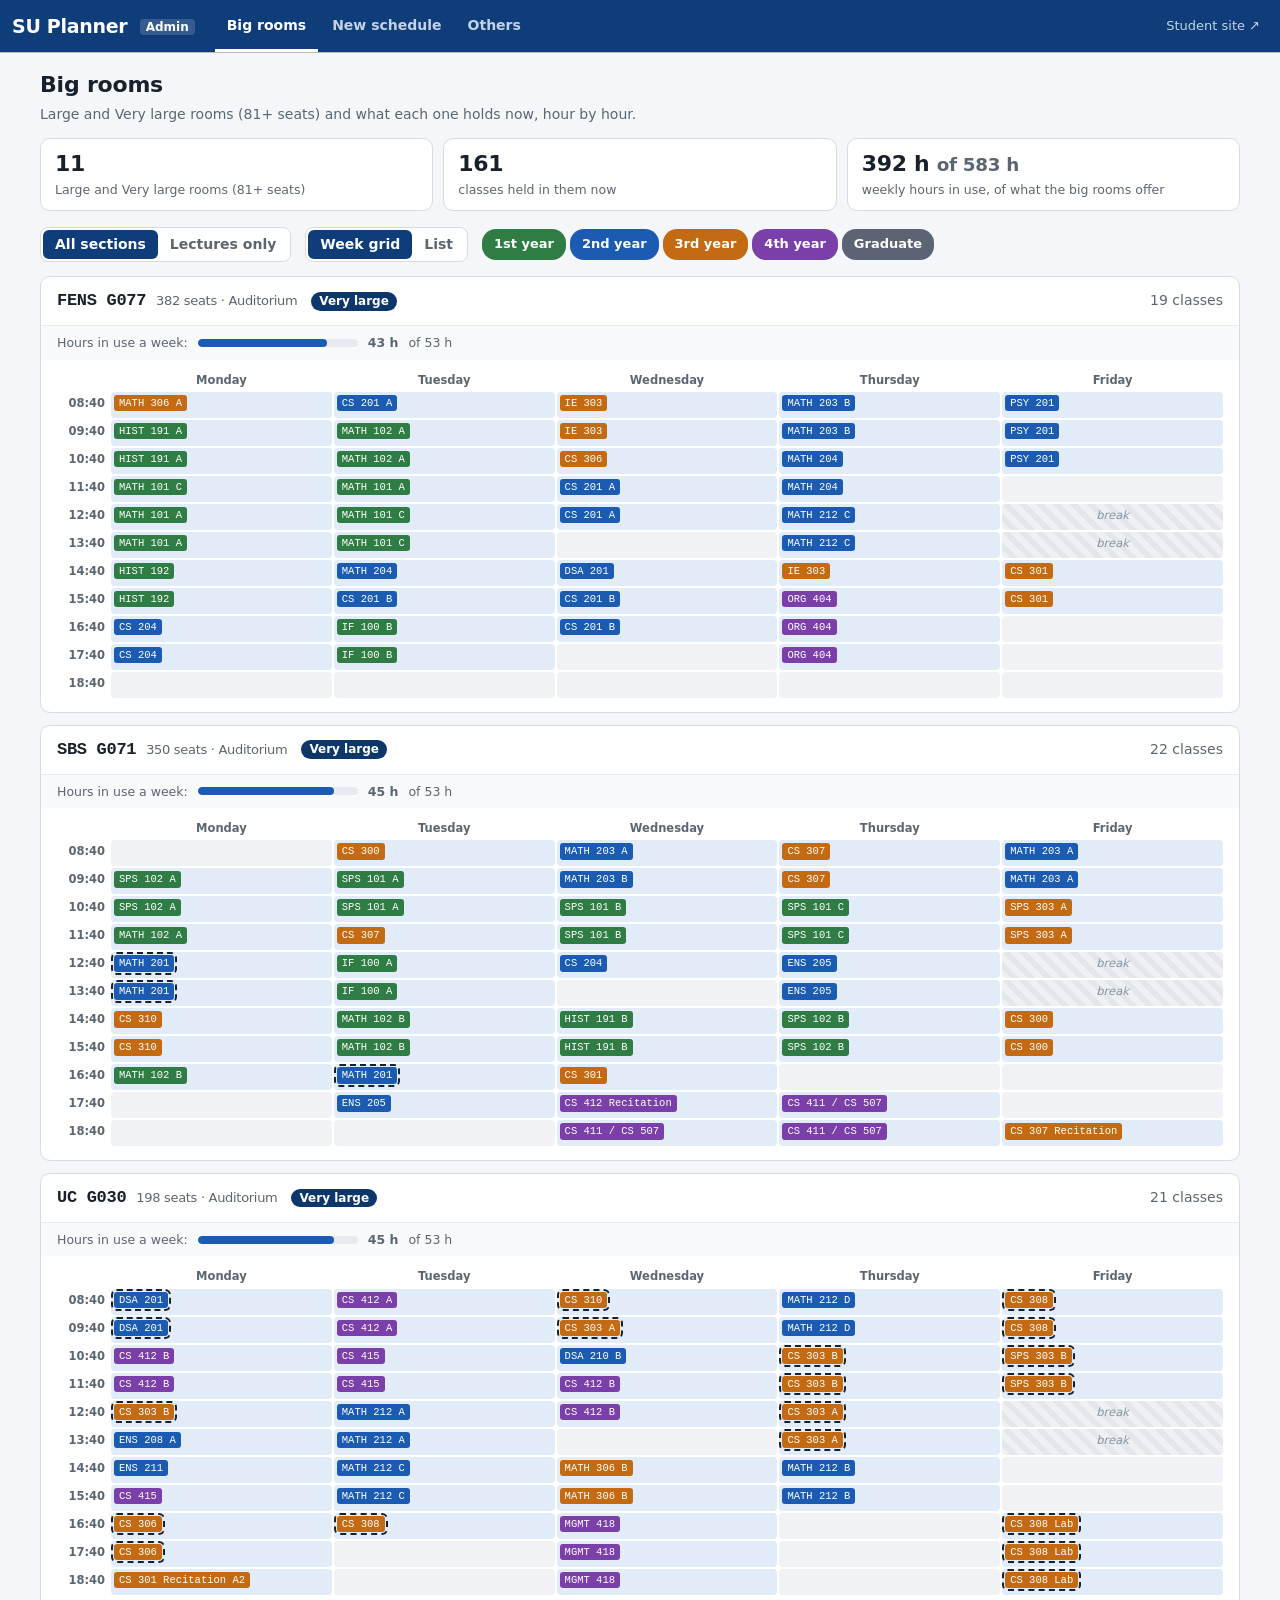
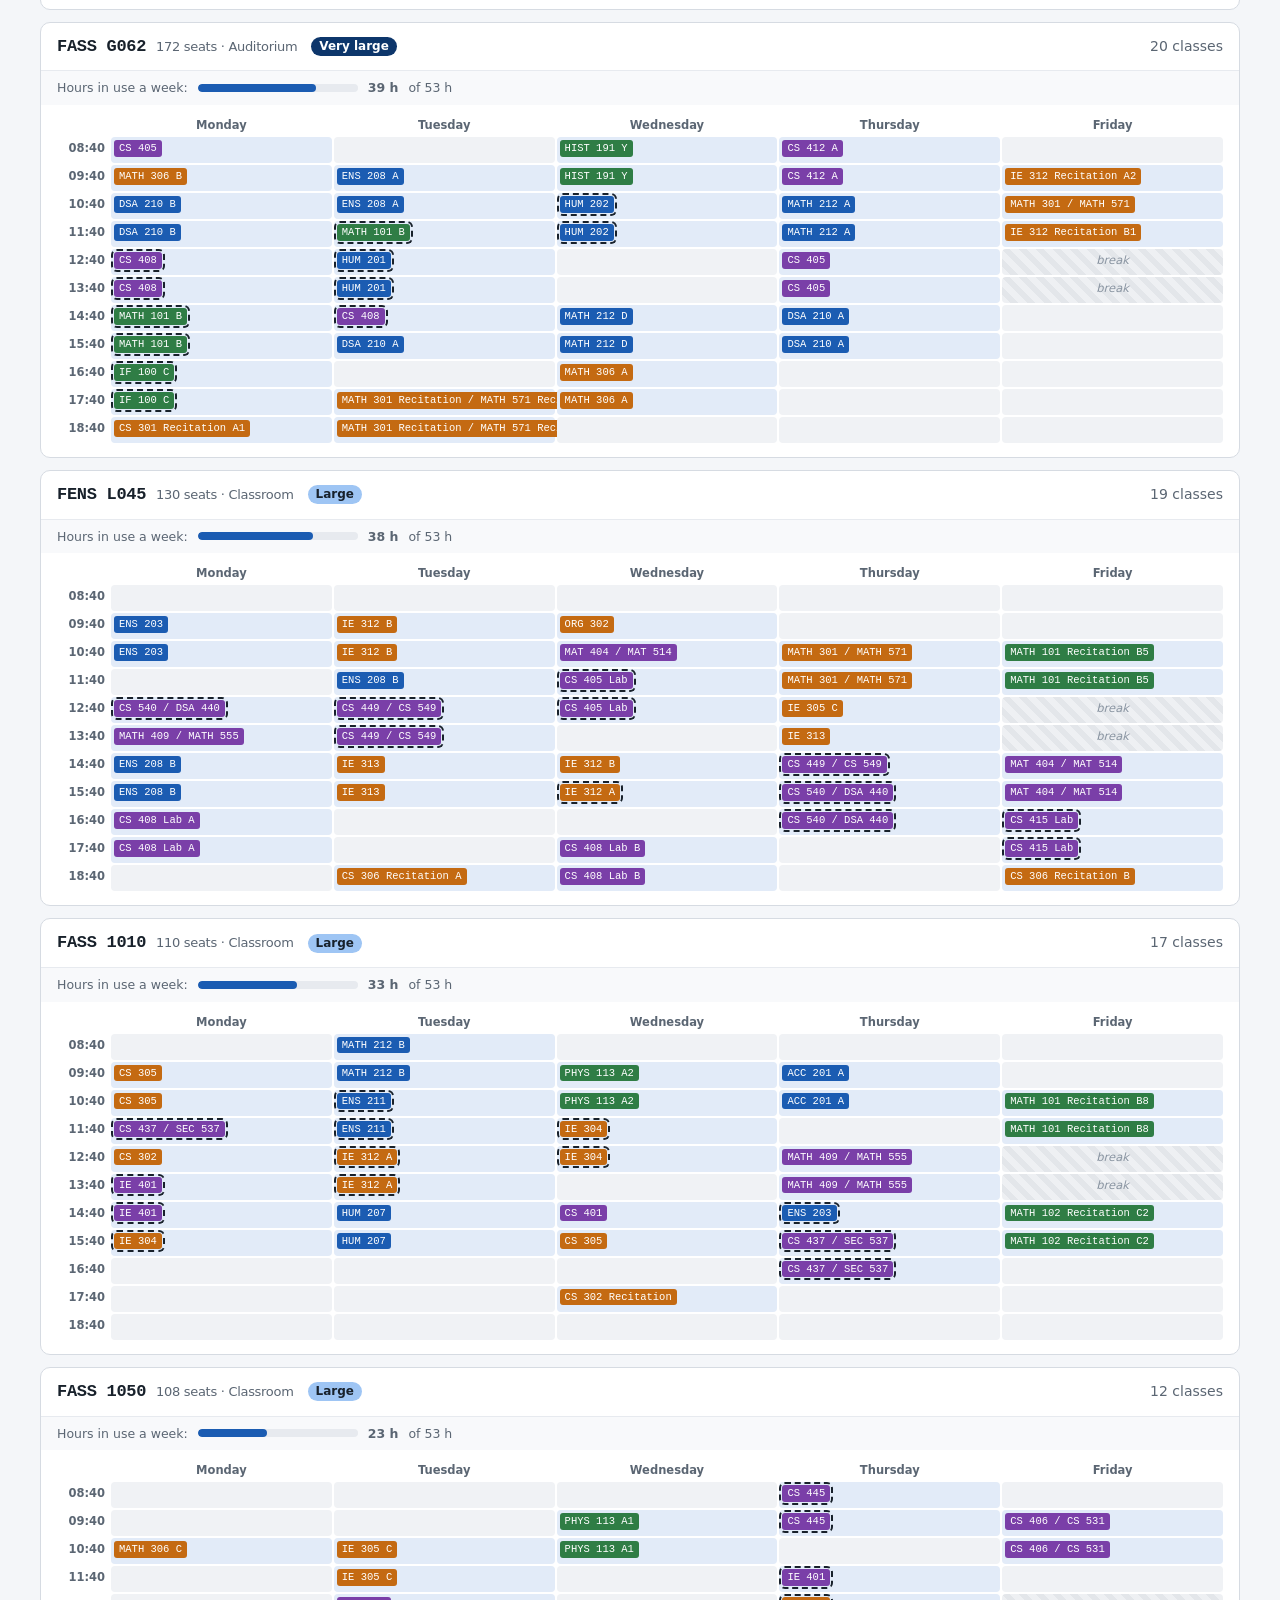
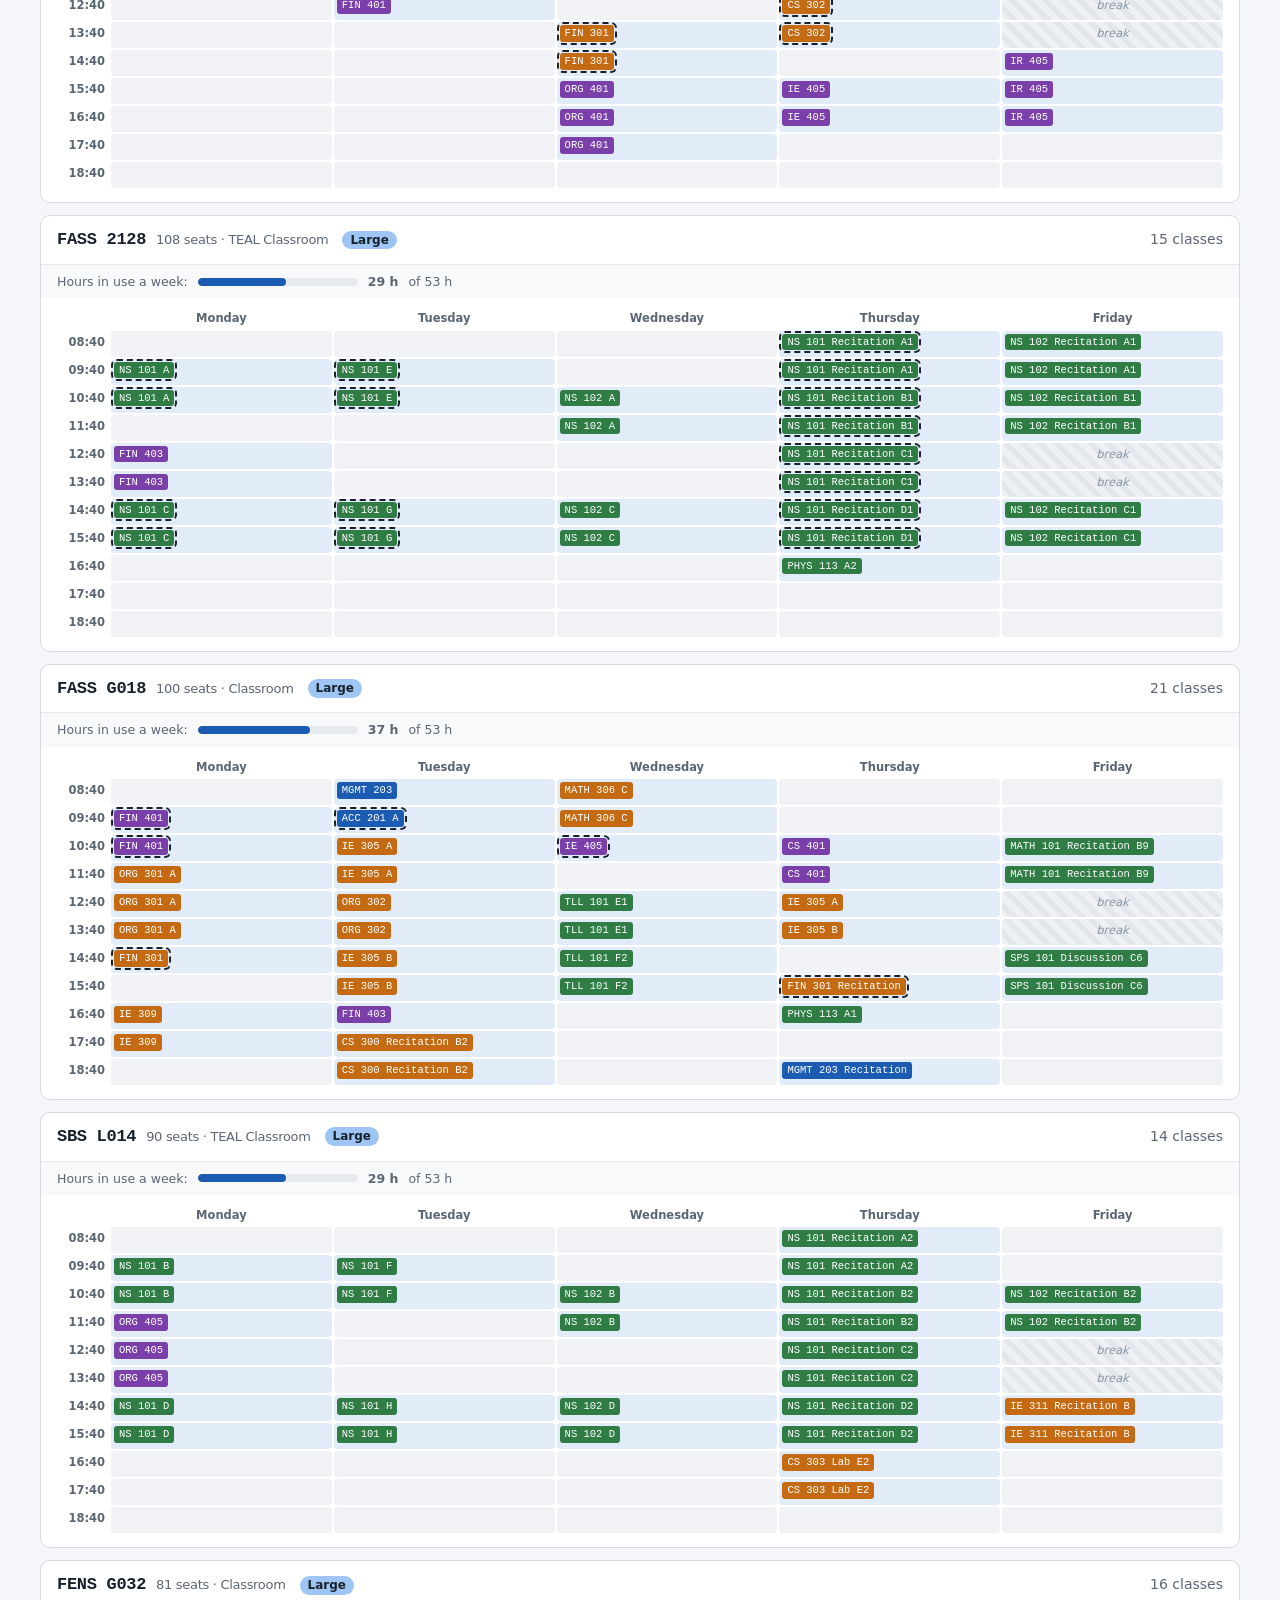
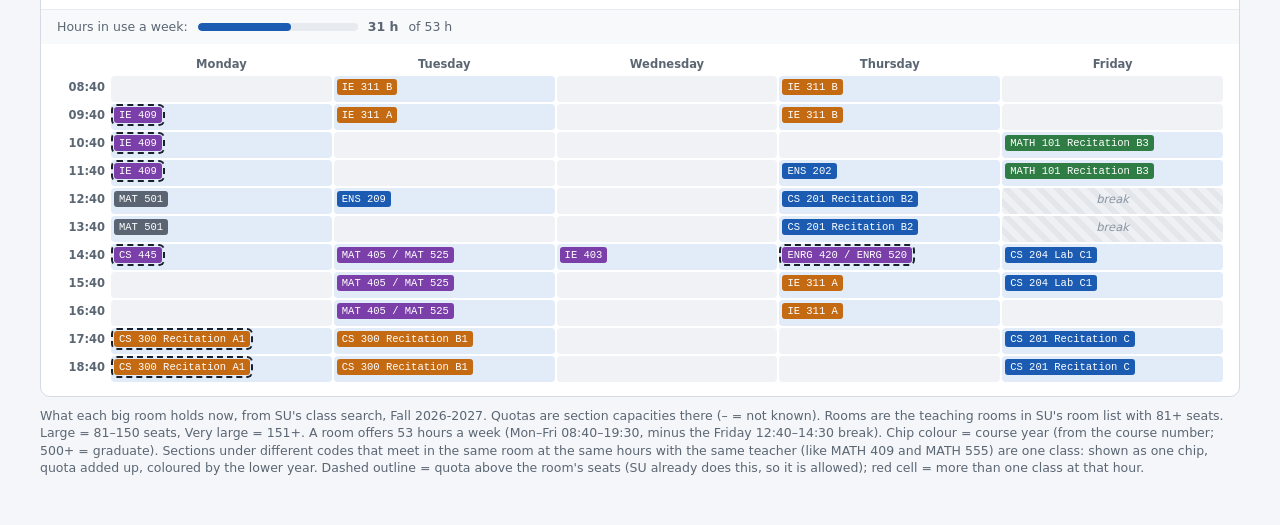
==== bigrooms.html @ 3e1d55de "Add New schedule tab: the model's timetable with rooms Week grid per teaching room (new hours, moved" ====
<!doctype html>
<html lang="en">
<head>
  <meta charset="utf-8">
  <meta name="viewport" content="width=device-width, initial-scale=1">
  <title>SU Planner Admin – Big rooms</title>
  <meta name="description" content="Sabancı University's Large and Very large rooms and what each one holds now.">
  <link rel="stylesheet" href="css/admin.css?v=202611161656">
  <link rel="stylesheet" href="css/bigrooms.css?v=202611161656">
</head>
<body>
  <header class="topbar">
    <h1 class="brand"><a href="bigrooms.html">SU<span class="bp"> Planner</span> <small>Admin</small></a></h1>
    <nav class="page-tabs" aria-label="Pages">
      <a href="bigrooms.html" aria-current="page"><span class="long">Big rooms</span><span class="short">Big rooms</span></a>
      <a href="newschedule.html"><span class="long">New schedule</span><span class="short">Schedule</span></a>
      <a href="others.html"><span class="long">Others</span><span class="short">Others</span></a>
    </nav>
    <a class="student-link" href="https://atamolla.github.io/su-planner/">Student site ↗</a>
  </header>

  <main>
    <section class="page-head">
      <h2>Big rooms</h2>
      <p>Large and Very large rooms (81+ seats) and what each one holds now, hour by hour.</p>
    </section>

    <div id="tiles" class="tiles"></div>

    <div class="controls">
      <div id="kind" class="seg" role="group" aria-label="Section types"></div>
      <div id="view" class="seg" role="group" aria-label="View"></div>
      <div id="years" class="years" role="group" aria-label="Show or hide course years"></div>
    </div>

    <div id="rooms"></div>

    <p class="note" id="foot"></p>
  </main>

  <script src="data/courses.js?v=202611161656"></script>
  <script src="data/requirements.js?v=202611161656"></script>
  <script src="data/rooms.js?v=202611161656"></script>
  <script src="data/quota.js?v=202611161656"></script>
  <script src="js/programs.js?v=202611161656"></script>
  <script src="js/shared.js?v=202611161656"></script>
  <script src="js/common.js?v=202611161656"></script>
  <script src="js/bigrooms.js?v=202611161656"></script>
</body>
</html>
---- css/admin.css ----
/* SU Planner Admin: shared look (top bar, page frame, controls, tables, chips, heatmaps).
   Colours follow SU Planner (css/style.css in the student site). */
:root {
  --top-h: 52px;
  --brand: #0f3d7a;
  --brand-hi: #1b5cb2;
  --bg: #f4f6f9;
  --card: #ffffff;
  --ink: #18212b;
  --muted: #5b6673;
  --faint: #8a95a2;
  --line: #d6dbe2;
  --line-soft: #e7eaef;
  --ok: #2f7d45;
  --ok-bg: #e4f3e8;
  --bad: #b8282f;
  --bad-bg: #fbe7e8;
  --warn: #8a5a00;
  --warn-bg: #fdf1d8;
  --add: #2f7d45;
  --del: #b8282f;
  /* sequential blue ramp, light -> dark (heatmaps) */
  --s0: #f0f2f5;
  --mono: ui-monospace, "Cascadia Mono", Consolas, "Courier New", monospace;
  /* role colours for program chips */
  --r-required: #0f3d7a;
  --r-requirement: #3d5f99;
  --r-core: #2f7d6d;
  --r-area: #7a5a12;
  --r-university: #6b5aa6;
  --r-faculty: #66707c;
  --r-free: #66707c;
}

* { box-sizing: border-box; }
html, body { margin: 0; }
body {
  min-height: 100vh;
  font: 14px/1.4 system-ui, "Segoe UI", Roboto, sans-serif;
  color: var(--ink);
  background: var(--bg);
}
button, select, input { font: inherit; color: inherit; }
[hidden] { display: none !important; }
a { color: var(--brand-hi); }
code, .code { font-family: var(--mono); font-size: 0.94em; }

/* ---------- Top bar ---------- */
.topbar {
  position: sticky; top: 0; z-index: 10;
  display: flex; align-items: center; gap: 6px;
  height: var(--top-h); padding: 0 12px;
  background: var(--brand); color: #fff;
  box-shadow: 0 1px 0 rgba(0, 0, 0, 0.25);
}
.brand { margin: 0; font-size: 19px; font-weight: 750; letter-spacing: -0.3px; white-space: nowrap; }
.brand a { color: inherit; text-decoration: none; }
.brand small { margin-left: 6px; padding: 1px 6px; border-radius: 4px; background: rgba(255, 255, 255, 0.16); font-size: 12px; font-weight: 650; letter-spacing: 0; vertical-align: 2px; }
.page-tabs { display: flex; align-self: stretch; gap: 2px; margin-left: 14px; overflow-x: auto; scrollbar-width: none; }
.page-tabs::-webkit-scrollbar { display: none; }
.page-tabs a {
  display: flex; align-items: center; padding: 3px 12px 0;
  border-bottom: 3px solid transparent;
  color: #c3d3e6; font-size: 14px; font-weight: 600; text-decoration: none; white-space: nowrap;
}
.page-tabs a:hover { background: rgba(255, 255, 255, 0.08); color: #fff; }
.page-tabs a[aria-current="page"] { border-bottom-color: #fff; color: #fff; }
.page-tabs a:focus-visible { outline: 2px solid #fff; outline-offset: -2px; }
.page-tabs .short { display: none; }
.student-link { margin-left: auto; padding: 6px 8px; border-radius: 6px; color: #c3d3e6; font-size: 13px; text-decoration: none; white-space: nowrap; }
.student-link:hover { background: rgba(255, 255, 255, 0.1); color: #fff; }

/* ---------- Page frame ---------- */
main { max-width: 1240px; margin: 0 auto; padding: 18px 20px 48px; }
.page-head h2 { margin: 0 0 4px; font-size: 22px; letter-spacing: -0.2px; }
.page-head p { margin: 0 0 14px; max-width: 78ch; color: var(--muted); }
h3 { margin: 22px 0 8px; font-size: 16px; }
.card { padding: 14px 16px; border: 1px solid var(--line); border-radius: 10px; background: var(--card); }
.card + .card { margin-top: 12px; }
.muted { color: var(--muted); }
.small { font-size: 12.5px; }
.note { margin: 10px 0 0; color: var(--muted); font-size: 12.5px; }

/* Controls row */
.controls { display: flex; flex-wrap: wrap; align-items: center; gap: 8px 14px; margin: 0 0 14px; }
.controls label { display: inline-flex; align-items: center; gap: 6px; color: var(--muted); font-size: 13px; }
.controls select, .controls input[type="search"] {
  min-width: 0; padding: 6px 8px; border: 1px solid var(--line); border-radius: 7px;
  background: var(--card); color: var(--ink);
}
.controls input[type="search"] { width: 240px; }
.controls select:focus-visible, .controls input:focus-visible, .seg button:focus-visible { outline: 2px solid var(--brand-hi); outline-offset: 1px; }
.check { cursor: pointer; }
.seg { display: inline-flex; padding: 2px; border: 1px solid var(--line); border-radius: 8px; background: var(--card); }
.seg button {
  padding: 5px 12px; border: 0; border-radius: 6px; background: none;
  color: var(--muted); font-weight: 600; cursor: pointer; white-space: nowrap;
}
.seg button[aria-pressed="true"] { background: var(--brand); color: #fff; }
.count { color: var(--muted); font-size: 13px; }

/* Stat tiles */
.tiles { display: grid; grid-template-columns: repeat(auto-fit, minmax(170px, 1fr)); gap: 10px; margin: 0 0 16px; }
.tile { padding: 10px 14px; border: 1px solid var(--line); border-radius: 10px; background: var(--card); }
.tile b { display: block; font-size: 22px; letter-spacing: -0.3px; }
.tile span { color: var(--muted); font-size: 12.5px; }

/* Badges */
.badge { display: inline-block; padding: 1px 7px; border-radius: 10px; font-size: 12px; font-weight: 650; white-space: nowrap; }
.badge.ok { background: var(--ok-bg); color: var(--ok); }
.badge.bad { background: var(--bad-bg); color: var(--bad); }
.badge.warn { background: var(--warn-bg); color: var(--warn); }
.badge.now { background: #e2ebf8; color: var(--brand); }
.badge.plain { background: #eceff3; color: var(--muted); }

/* Program chips coloured by role */
.chips { display: flex; flex-wrap: wrap; gap: 3px; }
.chip {
  display: inline-block; padding: 0 6px; border: 1px solid currentColor; border-radius: 4px;
  font-size: 11.5px; font-weight: 650; line-height: 17px; white-space: nowrap;
}
.chip.required { color: #fff; background: var(--r-required); border-color: var(--r-required); }
.chip.requirement { color: var(--r-requirement); }
.chip.core { color: var(--r-core); }
.chip.area { color: var(--r-area); }
.chip.university { color: var(--r-university); }
.chip.faculty, .chip.free { color: var(--r-free); border-style: dashed; }

/* Tables */
.table-wrap { overflow-x: auto; border: 1px solid var(--line); border-radius: 10px; background: var(--card); }
table.data { width: 100%; border-collapse: collapse; }
table.data th, table.data td { padding: 7px 10px; border-bottom: 1px solid var(--line-soft); text-align: left; vertical-align: top; }
table.data th { position: sticky; top: 0; background: #f8f9fb; color: var(--muted); font-size: 12.5px; font-weight: 650; white-space: nowrap; }
table.data th button { padding: 0; border: 0; background: none; color: inherit; font-weight: inherit; cursor: pointer; }
table.data th button:hover { color: var(--ink); }
table.data tbody tr:last-child td { border-bottom: 0; }
table.data td.num, table.data th.num { text-align: right; font-variant-numeric: tabular-nums; }
.nowrap { white-space: nowrap; }

/* Heatmap cells (sequential, one hue light -> dark) */
.heat { border-collapse: separate; border-spacing: 2px; font-size: 12px; }
.heat th { padding: 2px 4px; color: var(--muted); font-weight: 600; white-space: nowrap; }
.heat td { min-width: 30px; height: 26px; padding: 0 2px; border-radius: 4px; text-align: center; font-variant-numeric: tabular-nums; cursor: default; }
.heat td.zero { background: var(--s0); color: var(--faint); }
.heat td:hover { outline: 2px solid var(--ink); outline-offset: -1px; }
.legend-ramp { display: inline-flex; align-items: center; gap: 6px; color: var(--muted); font-size: 12px; }
.legend-ramp i { display: inline-block; width: 18px; height: 12px; border-radius: 3px; }

/* Tooltip */
.tip {
  position: fixed; z-index: 50; max-width: 320px; padding: 7px 10px; border-radius: 7px;
  background: #18212b; color: #fff; font-size: 12.5px; line-height: 1.35; pointer-events: none;
  box-shadow: 0 4px 14px rgba(0, 0, 0, 0.2);
}
.tip b { font-weight: 650; }

/* Lists of changes */
.diff { margin: 4px 0 0; padding: 0; list-style: none; }
.diff li { padding: 2px 0; }
.diff .add::before { content: "+ "; color: var(--add); font-weight: 750; }
.diff .del::before { content: "− "; color: var(--del); font-weight: 750; }
.diff .chg::before { content: "~ "; color: var(--warn); font-weight: 750; }

details.fold summary { cursor: pointer; color: var(--muted); }
details.fold[open] summary { margin-bottom: 4px; }

.empty { padding: 26px; color: var(--muted); text-align: center; }

/* ---------- Medium screens: five tabs need the short names ---------- */
@media (max-width: 1060px) {
  .page-tabs .long { display: none; }
  .page-tabs .short { display: inline; }
}

/* ---------- Phones ---------- */
@media (max-width: 760px) {
  main { padding: 14px 12px 40px; }
  .topbar { padding: 0 8px; gap: 2px; }
  .brand { font-size: 17px; }
  .brand .bp, .student-link { display: none; }
  .brand small { margin-left: 4px; font-size: 11px; }
  .page-tabs { margin-left: 4px; }
  .page-tabs a { padding: 3px 7px 0; font-size: 13.5px; }
  .page-tabs .long { display: none; }
  .page-tabs .short { display: inline; }
  .controls { gap: 8px; }
  .controls input[type="search"] { width: 100%; }
  .controls label { flex-wrap: wrap; }
  .page-head h2 { font-size: 19px; }
}
@media (max-width: 420px) {
  .page-tabs a { padding: 3px 5px 0; font-size: 13px; }
}
@media print {
  .topbar, .controls { display: none; }
  body { background: #fff; }
}

/* Second row of tabs on the pages under "Others" */
.sub-tabs { display: flex; flex-wrap: wrap; align-items: center; gap: 4px 6px; max-width: 1240px; margin: 0 auto; padding: 10px 20px 0; font-size: 13.5px; }
.sub-tabs span { color: var(--muted); font-weight: 600; margin-right: 2px; }
.sub-tabs a { padding: 3px 10px; border-radius: 14px; background: var(--s0); color: var(--ink); text-decoration: none; }
.sub-tabs a:hover { background: #e2ebf8; }
.sub-tabs a[aria-current="page"] { background: var(--brand); color: #fff; }
@media (max-width: 760px) { .sub-tabs { padding: 8px 12px 0; } }
@media print { .sub-tabs { display: none; } }

/* Others page: links to the older views */
.others { display: grid; grid-template-columns: repeat(auto-fill, minmax(260px, 1fr)); gap: 12px; margin-top: 8px; }
.card.other { display: flex; flex-direction: column; gap: 4px; padding: 14px 16px; color: var(--ink); text-decoration: none; }
.card.other b { color: var(--brand-hi); font-size: 16px; }
.card.other span { color: var(--muted); font-size: 13.5px; }
.card.other:hover { border-color: var(--brand-hi); }
.others .card + .card { margin-top: 0; }
---- css/bigrooms.css ----
/* Big rooms page */
.br-card { margin-top: 12px; padding: 0; overflow: hidden; }
.br-head {
  display: flex; flex-wrap: wrap; align-items: center; gap: 6px 14px;
  padding: 12px 16px; border-bottom: 1px solid var(--line-soft);
}
.br-name { margin: 0; font-size: 17px; font-family: var(--mono); letter-spacing: -0.3px; }
.br-name small { font-family: system-ui, "Segoe UI", Roboto, sans-serif; font-size: 13px; font-weight: 500; color: var(--muted); }
.br-range { padding: 3px 10px; border-radius: 14px; background: #e2ebf8; color: var(--brand); font-weight: 700; white-space: nowrap; }
.br-cat { padding: 1px 8px; border-radius: 10px; font-size: 12px; font-weight: 700; white-space: nowrap; }
.br-cat.vl { background: #0d366b; color: #fff; }
.br-cat.l { background: #9ec5f4; color: #18212b; }
.br-count { margin-left: auto; color: var(--muted); white-space: nowrap; }

.br-hours { display: flex; flex-wrap: wrap; align-items: center; gap: 4px 10px; padding: 8px 16px; background: #f8f9fb; font-size: 12.5px; color: var(--muted); }
.meter { position: relative; width: 160px; height: 8px; border-radius: 4px; background: var(--line-soft); overflow: hidden; }
.meter i { position: absolute; inset: 0 auto 0 0; border-radius: 4px; background: var(--brand-hi); }
.meter.over i { background: var(--bad); }
.br-hours b.bad { color: var(--bad); }

.br-card table.data { font-size: 13px; }
.br-card table.data th { top: auto; }
.br-card .cname { color: var(--muted); }
.br-card td.here { color: var(--ok); font-weight: 650; }
.br-empty { padding: 12px 16px; color: var(--faint); }

@media (max-width: 760px) {
  .br-head { padding: 10px 12px; }
  .br-count { margin-left: 0; }
  .br-card .c-name, .br-card .c-time { display: none; }
}
.tile b.bad-n { color: var(--bad); }

/* Week grid: Mon–Fri × 08:40–18:40 */
.wk { display: grid; grid-template-columns: 52px repeat(5, minmax(110px, 1fr)); gap: 2px; padding: 10px 16px 14px; overflow-x: auto; font-size: 11.5px; }
.wk-h { padding: 2px 4px; color: var(--muted); font-weight: 700; text-align: center; }
.wk-t { padding: 3px 4px 0 0; color: var(--muted); text-align: right; font-variant-numeric: tabular-nums; font-weight: 600; }
.wk-c { position: relative; display: flex; flex-wrap: wrap; align-content: flex-start; gap: 2px; min-height: 26px; padding: 3px; border-radius: 4px; background: var(--s0); }
.wk-c:hover { outline: 2px solid var(--ink); outline-offset: -1px; }
.wk-c.some { background: #e2ebf8; }
.wk-c.full { background: #fdf1d8; }
.wk-c.over { background: var(--bad-bg); box-shadow: inset 0 0 0 1px var(--bad); }
.wk-c.brk { background: repeating-linear-gradient(45deg, #eef0f3 0 6px, #e3e6ea 6px 12px); }
.wk-brk { color: var(--faint); font-style: italic; margin: auto; }
.wk-chip { padding: 1px 5px; border-radius: 3px; background: var(--brand); color: #fff; font-family: var(--mono); font-size: 10.5px; white-space: nowrap; }
.wk-over { margin-left: auto; color: var(--bad); font-weight: 800; }
@media (max-width: 760px) { .wk { padding: 8px 8px 12px; grid-template-columns: 44px repeat(5, minmax(96px, 1fr)); } }

/* Course years: colours and show/hide buttons */
.wk-chip.y1, .yr-dot.y1 { background: #2f7d45; }
.wk-chip.y2, .yr-dot.y2 { background: #1b5cb2; }
.wk-chip.y3, .yr-dot.y3 { background: #c46a12; }
.wk-chip.y4, .yr-dot.y4 { background: #7a3fa8; }
.wk-chip.yg, .yr-dot.yg { background: #5b6472; }
.wk-chip.oq { outline: 2px dashed #18212b; outline-offset: 1px; }
.badge.over-seats { background: #eef0f3; color: var(--muted); }
.yr-dot { display: inline-block; width: 9px; height: 9px; margin-right: 6px; border-radius: 50%; vertical-align: 1px; }
.years { display: inline-flex; flex-wrap: wrap; gap: 4px; }
.yr { padding: 4px 10px; border: 2px solid transparent; border-radius: 14px; color: #fff; font: inherit; font-size: 13px; font-weight: 650; cursor: pointer; }
.yr.y1 { background: #2f7d45; } .yr.y2 { background: #1b5cb2; } .yr.y3 { background: #c46a12; } .yr.y4 { background: #7a3fa8; } .yr.yg { background: #5b6472; }
.yr[aria-pressed="false"] { background: var(--card); color: var(--faint); border-color: var(--line); text-decoration: line-through; }
.yr:focus-visible { outline: 2px solid var(--brand-hi); outline-offset: 1px; }
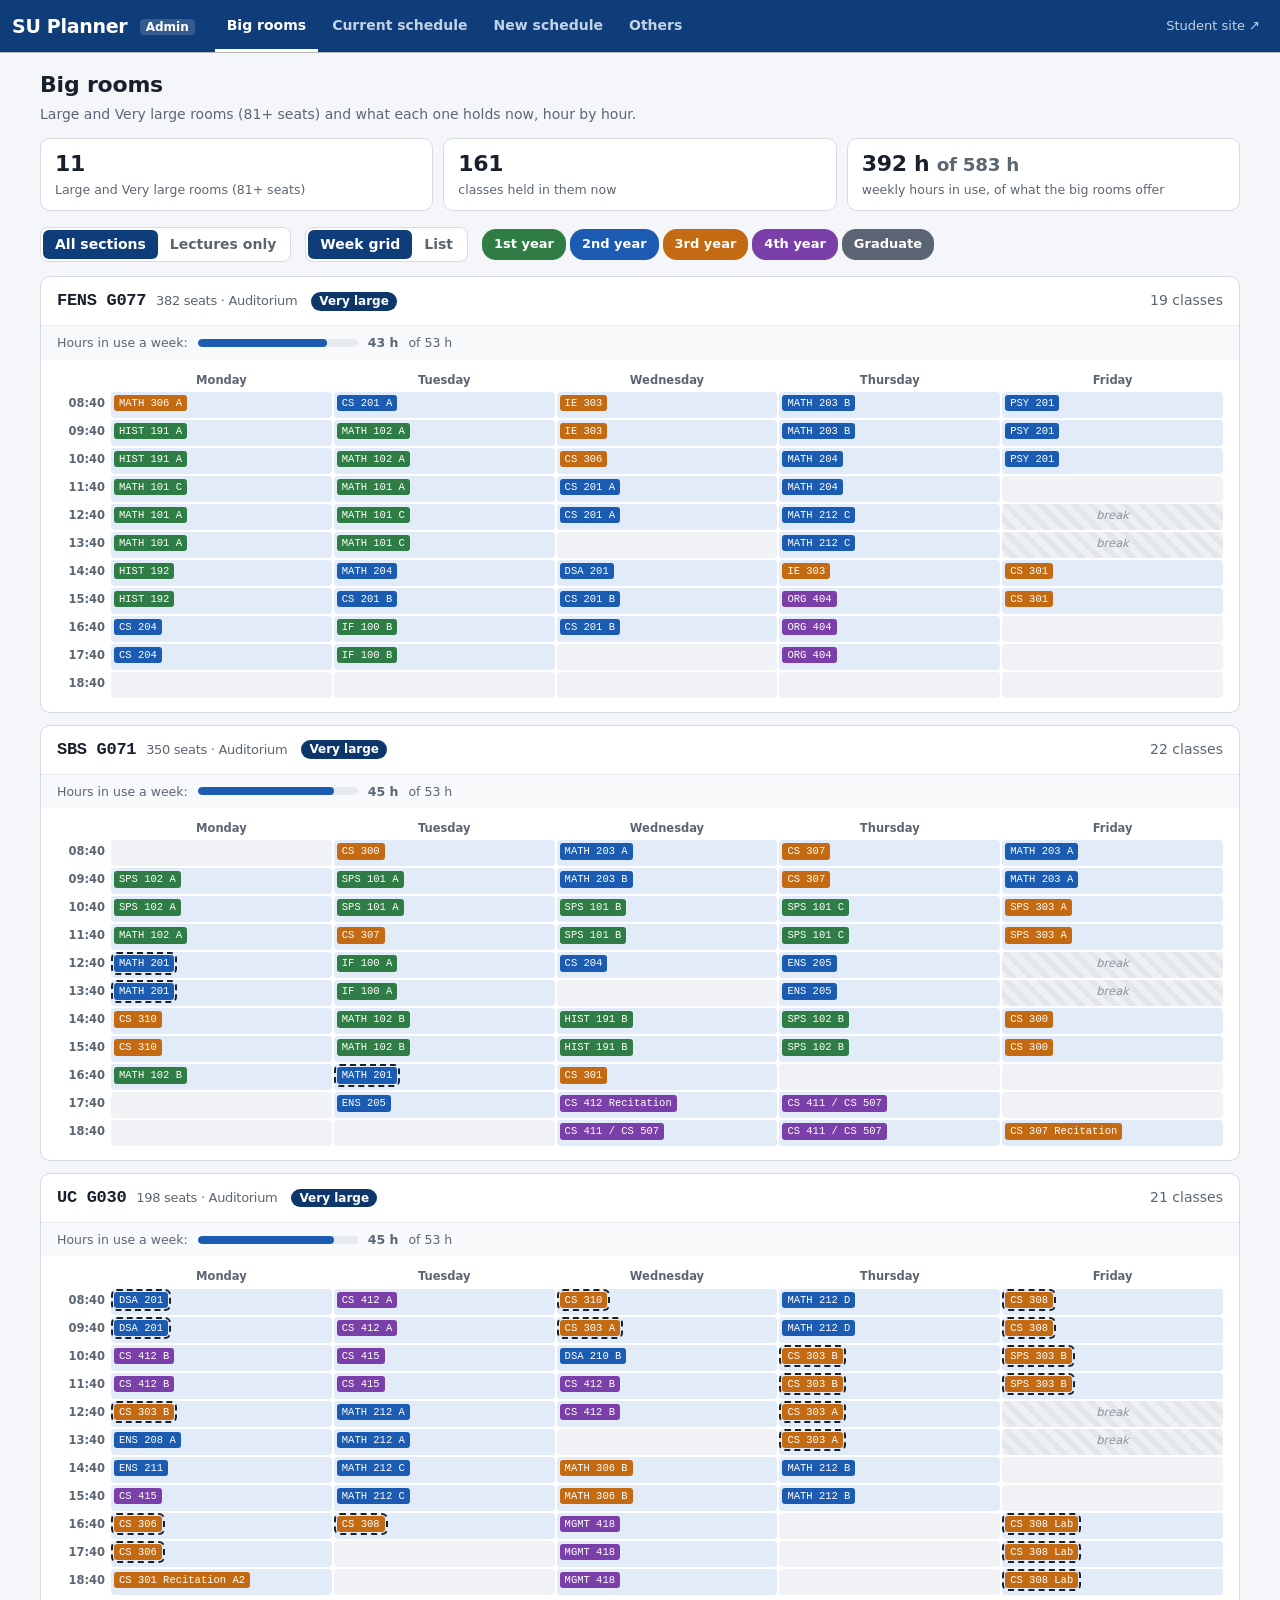
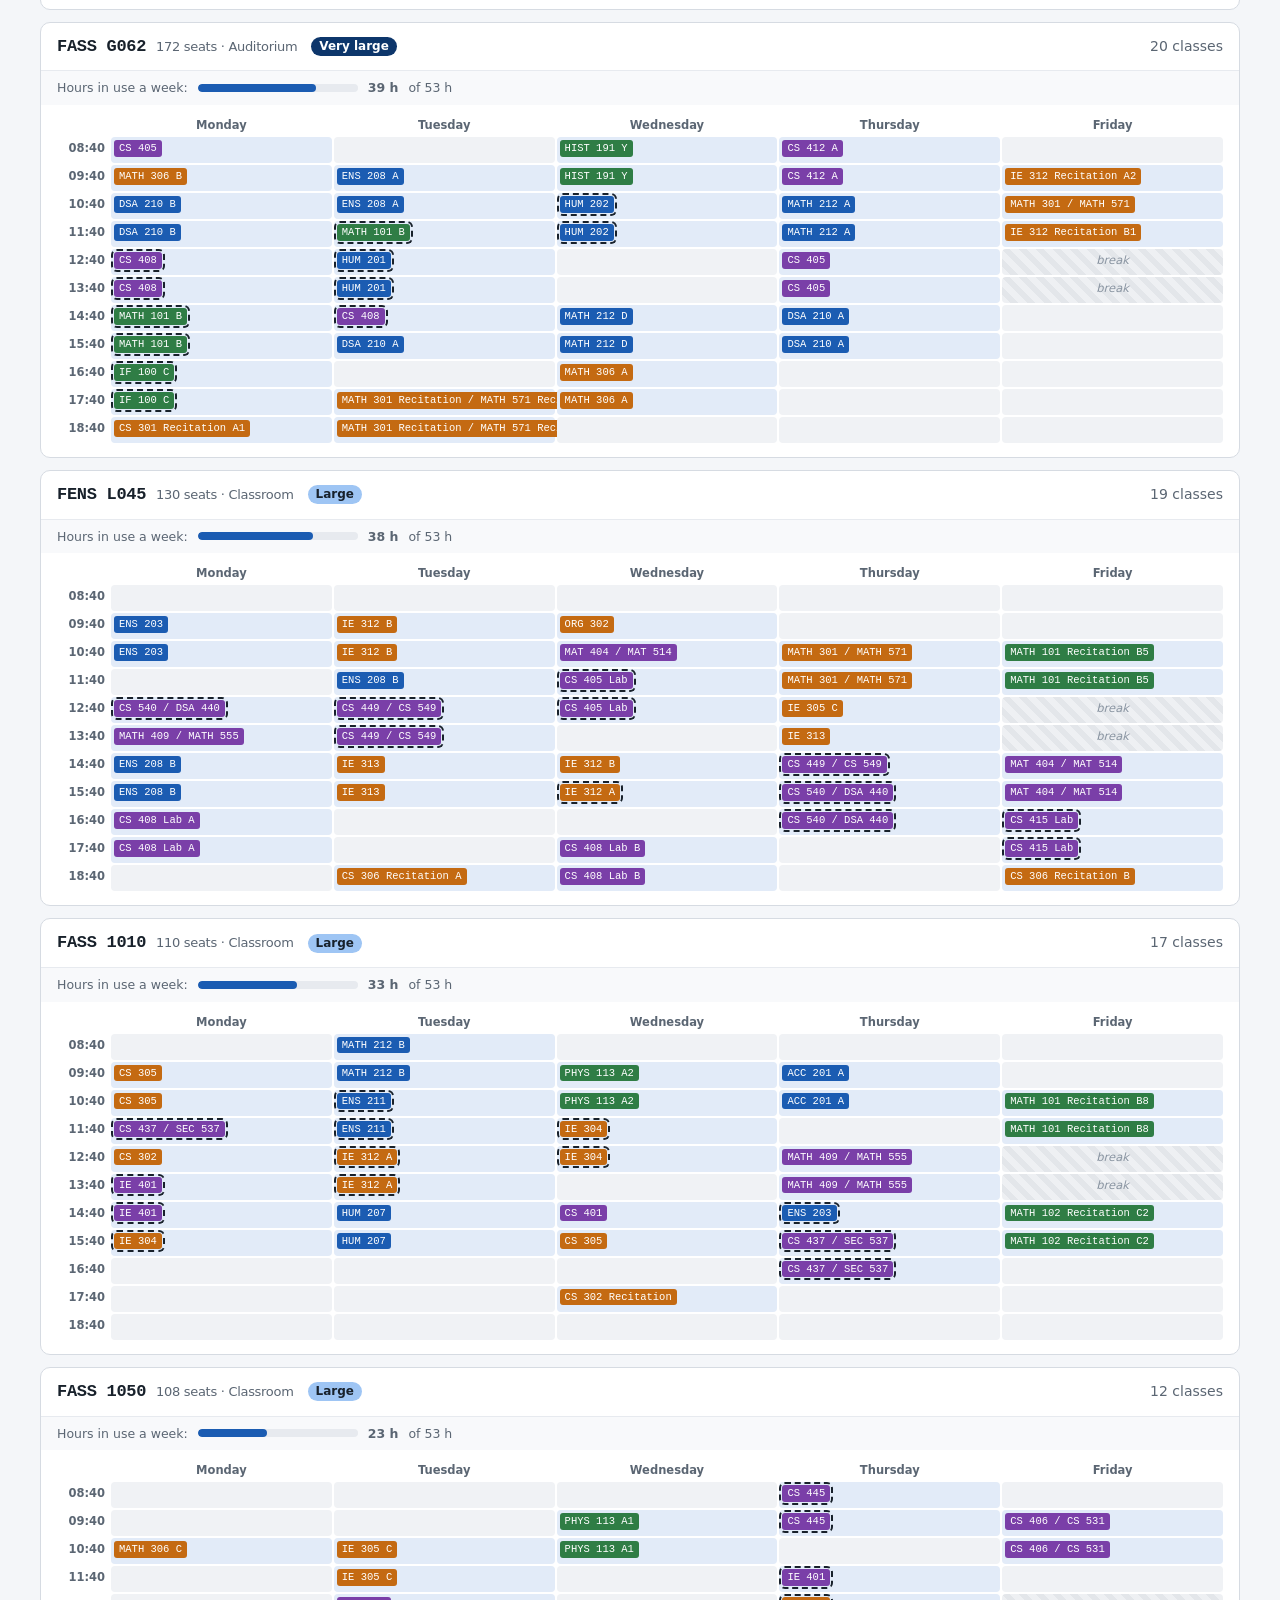
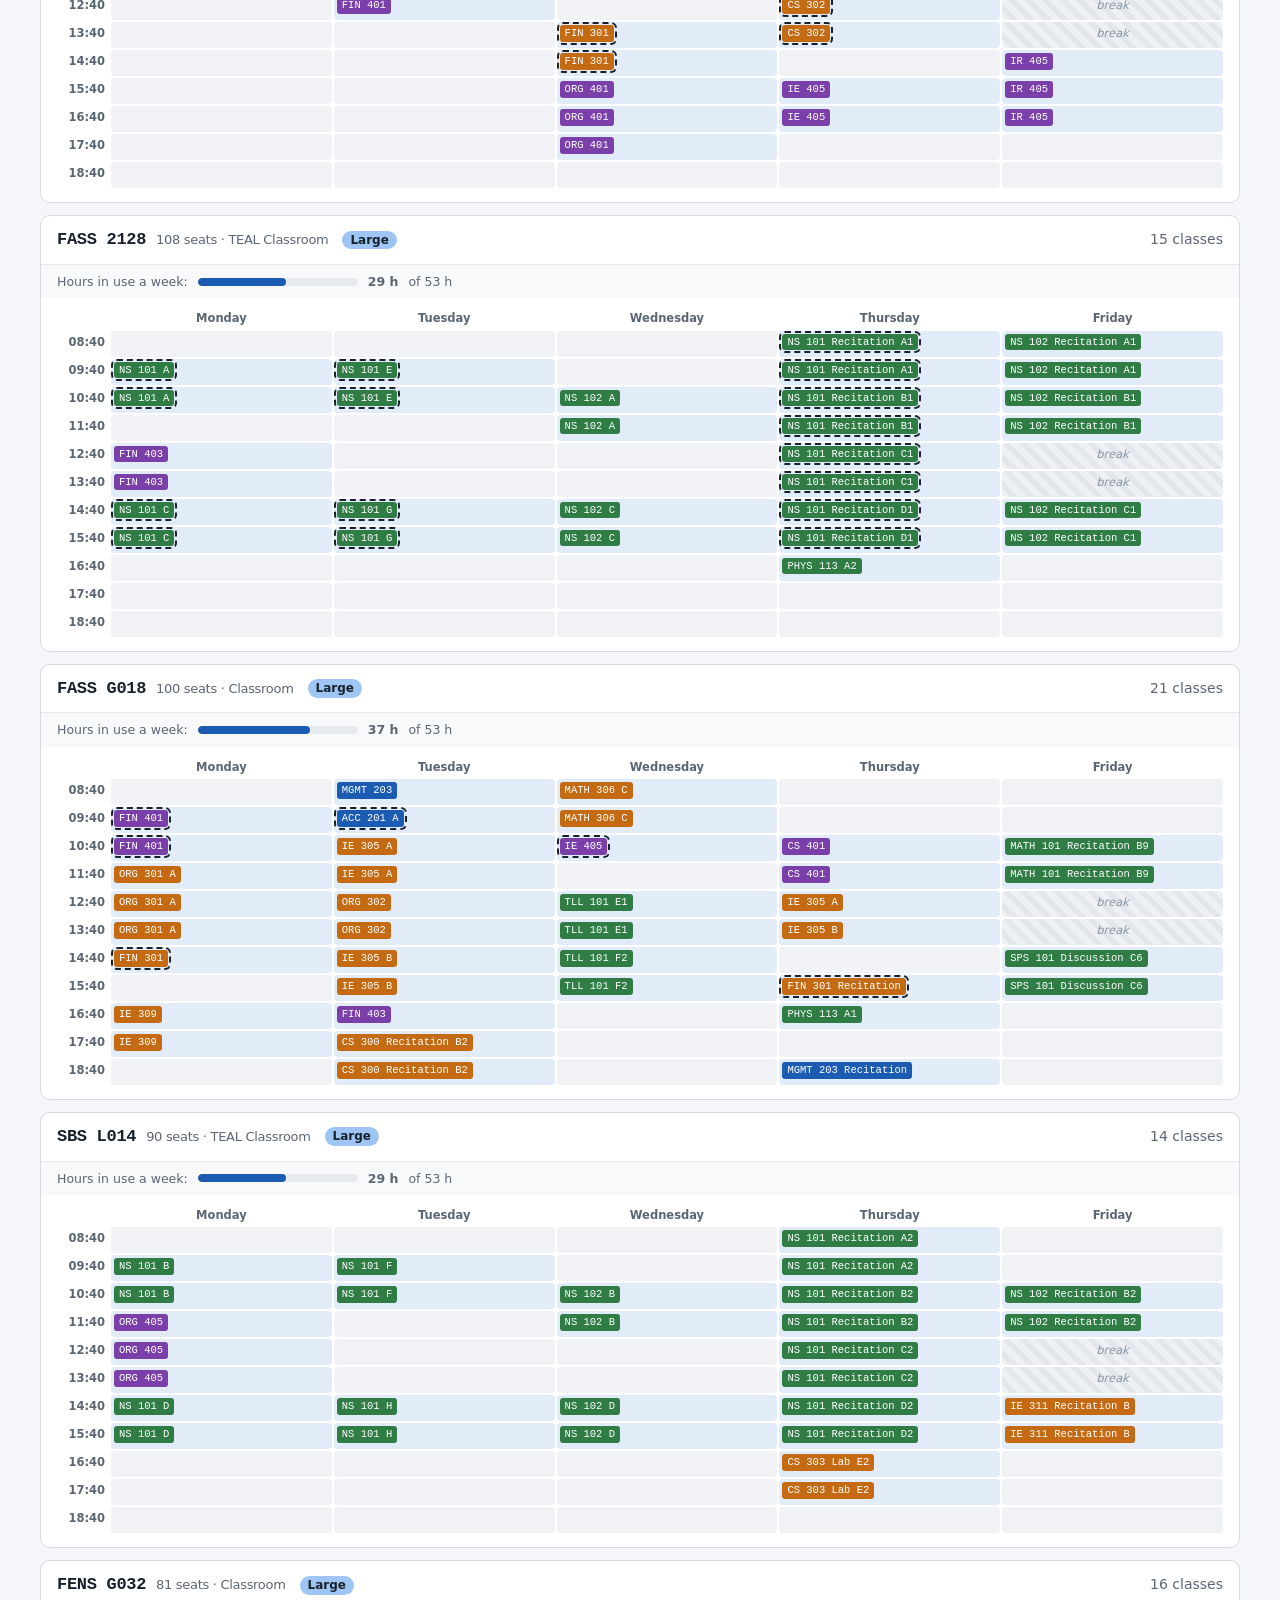
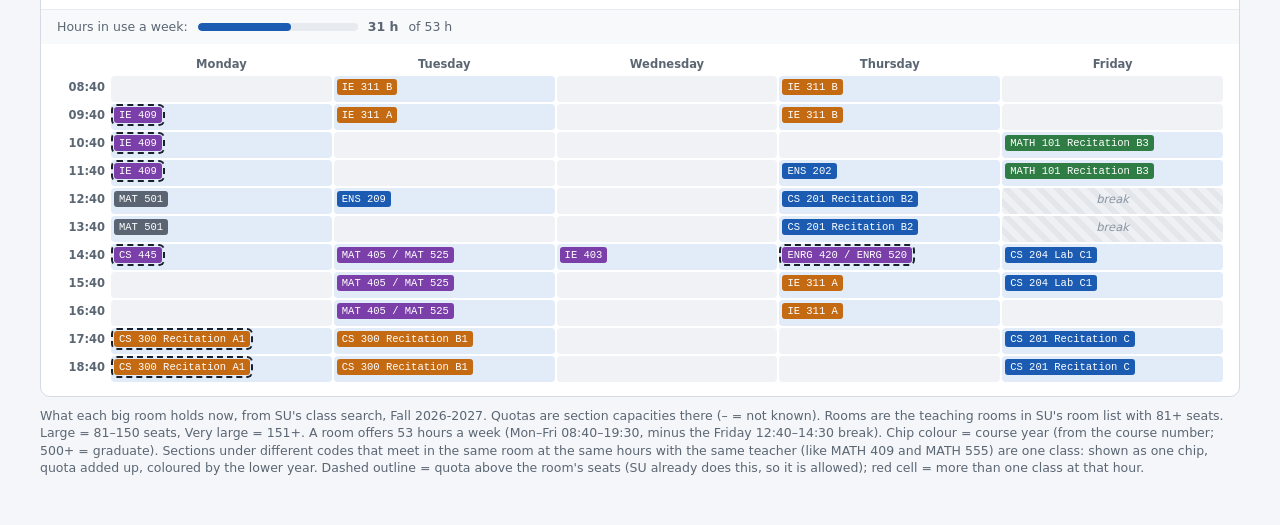
==== commit e350ddba: "Add Current schedule tab: SU's timetable room by room, to compare with the new schedule" ====
--- a/bigrooms.html
+++ b/bigrooms.html
@@ -5,15 +5,16 @@
   <meta name="viewport" content="width=device-width, initial-scale=1">
   <title>SU Planner Admin – Big rooms</title>
   <meta name="description" content="Sabancı University's Large and Very large rooms and what each one holds now.">
-  <link rel="stylesheet" href="css/admin.css?v=202611161656">
-  <link rel="stylesheet" href="css/bigrooms.css?v=202611161656">
+  <link rel="stylesheet" href="css/admin.css?v=202611161831">
+  <link rel="stylesheet" href="css/bigrooms.css?v=202611161831">
 </head>
 <body>
   <header class="topbar">
     <h1 class="brand"><a href="bigrooms.html">SU<span class="bp"> Planner</span> <small>Admin</small></a></h1>
     <nav class="page-tabs" aria-label="Pages">
       <a href="bigrooms.html" aria-current="page"><span class="long">Big rooms</span><span class="short">Big rooms</span></a>
-      <a href="newschedule.html"><span class="long">New schedule</span><span class="short">Schedule</span></a>
+      <a href="currentschedule.html"><span class="long">Current schedule</span><span class="short">Current</span></a>
+      <a href="newschedule.html"><span class="long">New schedule</span><span class="short">New</span></a>
       <a href="others.html"><span class="long">Others</span><span class="short">Others</span></a>
     </nav>
     <a class="student-link" href="https://atamolla.github.io/su-planner/">Student site ↗</a>
@@ -38,13 +39,13 @@
     <p class="note" id="foot"></p>
   </main>
 
-  <script src="data/courses.js?v=202611161656"></script>
-  <script src="data/requirements.js?v=202611161656"></script>
-  <script src="data/rooms.js?v=202611161656"></script>
-  <script src="data/quota.js?v=202611161656"></script>
-  <script src="js/programs.js?v=202611161656"></script>
-  <script src="js/shared.js?v=202611161656"></script>
-  <script src="js/common.js?v=202611161656"></script>
-  <script src="js/bigrooms.js?v=202611161656"></script>
+  <script src="data/courses.js?v=202611161831"></script>
+  <script src="data/requirements.js?v=202611161831"></script>
+  <script src="data/rooms.js?v=202611161831"></script>
+  <script src="data/quota.js?v=202611161831"></script>
+  <script src="js/programs.js?v=202611161831"></script>
+  <script src="js/shared.js?v=202611161831"></script>
+  <script src="js/common.js?v=202611161831"></script>
+  <script src="js/bigrooms.js?v=202611161831"></script>
 </body>
 </html>
